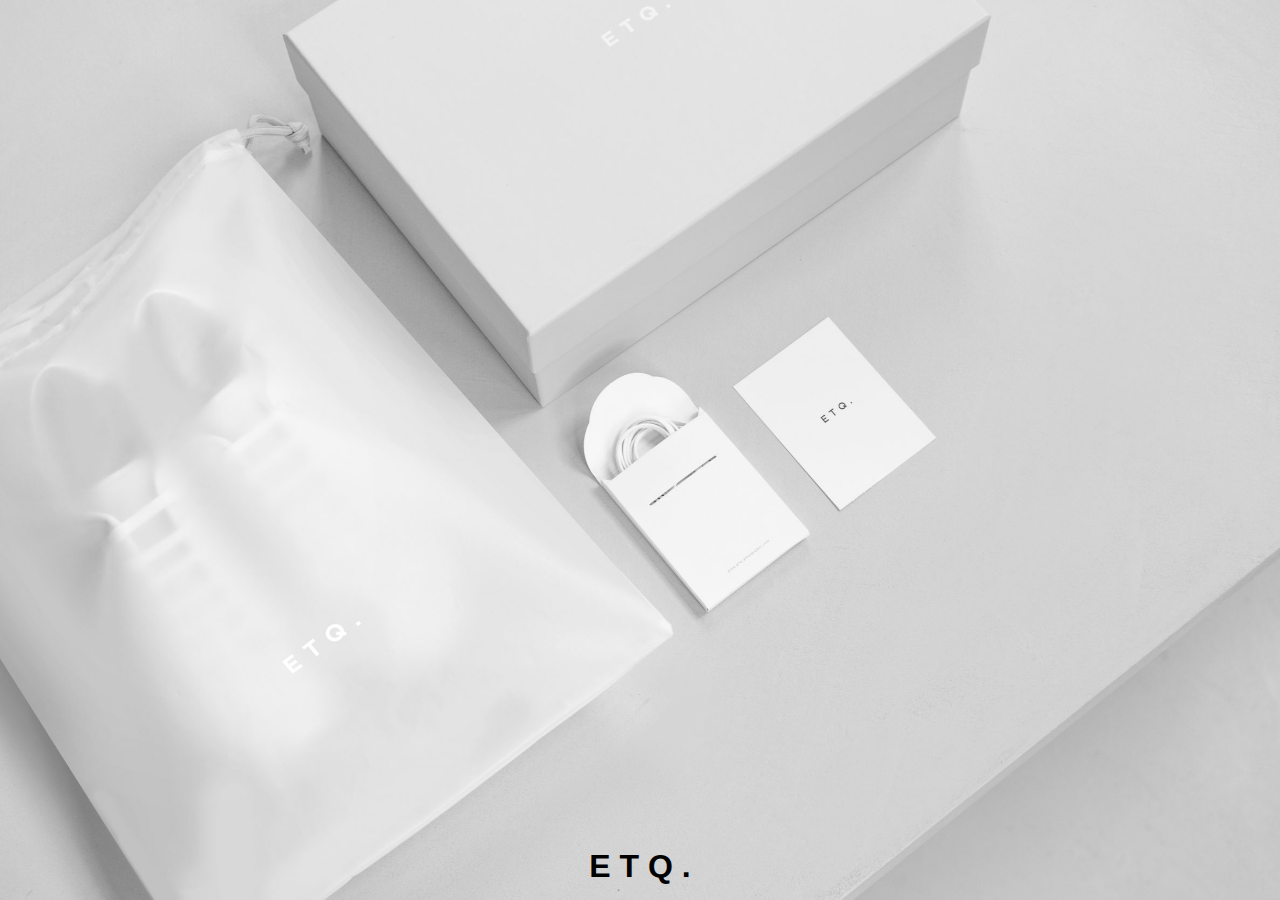
==== index.html @ 6a8019fa "front endas ETQ" ====
<!DOCTYPE html>
<html>
   <head>
      <meta charset="utf-8">
      <title>E shop</title>
      <link rel="stylesheet" href="css/style.css">
      <meta name="viewport" content="width=device-width, initial-scale=1.0, user-scalable=no, maximum-scale=1, minimal-ui">
      <link href="https://maxcdn.bootstrapcdn.com/font-awesome/4.7.0/css/font-awesome.min.css" rel="stylesheet" integrity="sha384-wvfXpqpZZVQGK6TAh5PVlGOfQNHSoD2xbE+QkPxCAFlNEevoEH3Sl0sibVcOQVnN" crossorigin="anonymous">
   </head>
   <body>
      <section id="intro">
         <figure></figure>
         <div id="background-op"> </div>
         <h1 id="logoText">E T Q .</h1>
      </section>
      <nav id="navBar">
         <div class="menu">
            <div id="menu-icon"><i class="fa fa-bars" aria-hidden="true"></i></div>
            <span class="menuText">MENU</span>
         </div>
         <h1>E T Q .</h1>
         <div class="shopingList">
            <span class="shopingText">BAG</span>
            <div class="shopingIcon">0</div>
         </div>
      </nav>
      <aside class="slideMenu"></aside>
      <div id="background"></div>



   <script type="text/javascript" src="js/app.js">

   </script>
   </body>
</html>
---- css/style.css ----
* { -moz-box-sizing: border-box; -webkit-box-sizing: border-box; box-sizing: border-box; }

body, html {
   margin: 0;
   padding: 0;
}

body {
   box-sizing: border-box;
   font-family: "Helvetica Neue",Helvetica,Roboto,Arial,sans-serif;
   font-weight: 400;
   line-height: 1.5;
   background-color: #f3f3f5;
}


/************************* INTRO *****************************************/

#intro {
   position: fixed;
   width: 100%;
   height: 100%;
   background: #f3f3f5;
   overflow: hidden;
   cursor: url(../img/cursor.png), pointer;
   margin: 0;
   padding: 0;
   left: 0;
   top: 0;
   transition: all 1s ease-in-out;
   z-index: 99;

}

#background-op {
   position: absolute;
   width: 100%;
   height: 100%;
   opacity: 0.5;
   transition: all 3s ease-in-out;
   background: #f3f3f5;
   margin: 0;
   padding: 0;
   z-index: 100;
}

#intro figure {
   position: absolute;
   width: 100%;
   height: 100%;
   background-image: url(../img/intro.jpg);
   background-position: center;
   background-size: cover;
   margin: 0;
   padding: 0;
   transform: scale(1.3);
   transition: all 3s ease-in-out;
   z-index: 99;
}


#intro h1 {
   position: absolute;
   z-index: 101;
   width: 100%;
   display: inline-block;
   bottom: -100px;
   margin: 0;
   padding: 0;
   transition: all 1.5s ease-in-out;
   text-align: center;
   padding: 10px 0;
}
/******************INTRO ENDS **************************************/

#navBar {
   display: none;
   height: 52px;
   width: 100%;
   background-color: #FFF;
   margin: 0;
   padding: 0;
   position: fixed;
   top:0;
   left: 0px;
   z-index: 96;
   border-bottom: 1px solid rgba(100,100,100,0.3);
}

#navBar h1 {
   margin: 0;
   padding: 0;
   display: flex;
   justify-content: center;
   align-items: center;
   height: 100%;
}

.menu {
   position: absolute;
   display: flex;
   justify-content: center;
   align-items: center;
   height: 100%;
   left: 0;
   width: 90px;
   cursor: pointer;
}

#menu-icon {
   font-size: 20px;
   margin-left: 25px;
}

.menu span {
   margin-left: 10px;
   font-size: 10px;
   letter-spacing: 2px;
   opacity: 0;
   transition: all 250ms cubic-bezier(.25,.46,.45,.94);
}

.menu:hover .menuText{
      opacity: 1;
      font-weight: 400px;
}

.shopingList {
   position: absolute;
   display: flex;
   align-items: center;
   top: 13px;
   right: 40px;
   width: 60px;
   height: 24px;
   cursor: pointer;
}

.shopingList span {
   margin: 0;
   padding: 0;
   font-size: 10px;
   letter-spacing: 2px;
   margin-right: 10px;
   opacity: 0;
   transition: all 250ms cubic-bezier(.25,.46,.45,.94);
}

.shopingIcon {
   background-color: #f3f3f5;
   height: 20px;
   width: 20px;
   border-radius: 50%;
   margin: 0px;
   padding: 0px;
   display: flex;
   justify-content: center;
   align-items: center;
   font-size: 12px;
   font-weight: 600;
}
.shopingList:hover .shopingText{
      opacity: 1;
      font-weight: 600px;
}
/***************SLIDE MENU **********************/

.slideMenu {
   position: relative;
   display: block;
   background-color: #1d1d1f;
   margin: 0;
   padding: 0;
   width: 280px;
   height: 100vh;
   left: -280px;
   z-index: 201;
}

#background {
   background-color: #1d1d1f;
   opacity: 0.4;
   transition: all 500ms cubic-bezier(.25,.46,.45,.94);
}


.slideMenuBackGround {
   position: absolute;
   top: 0;
   right: 0;
   width: 100vw;
   height: 100vh;
   z-index: 200;
}
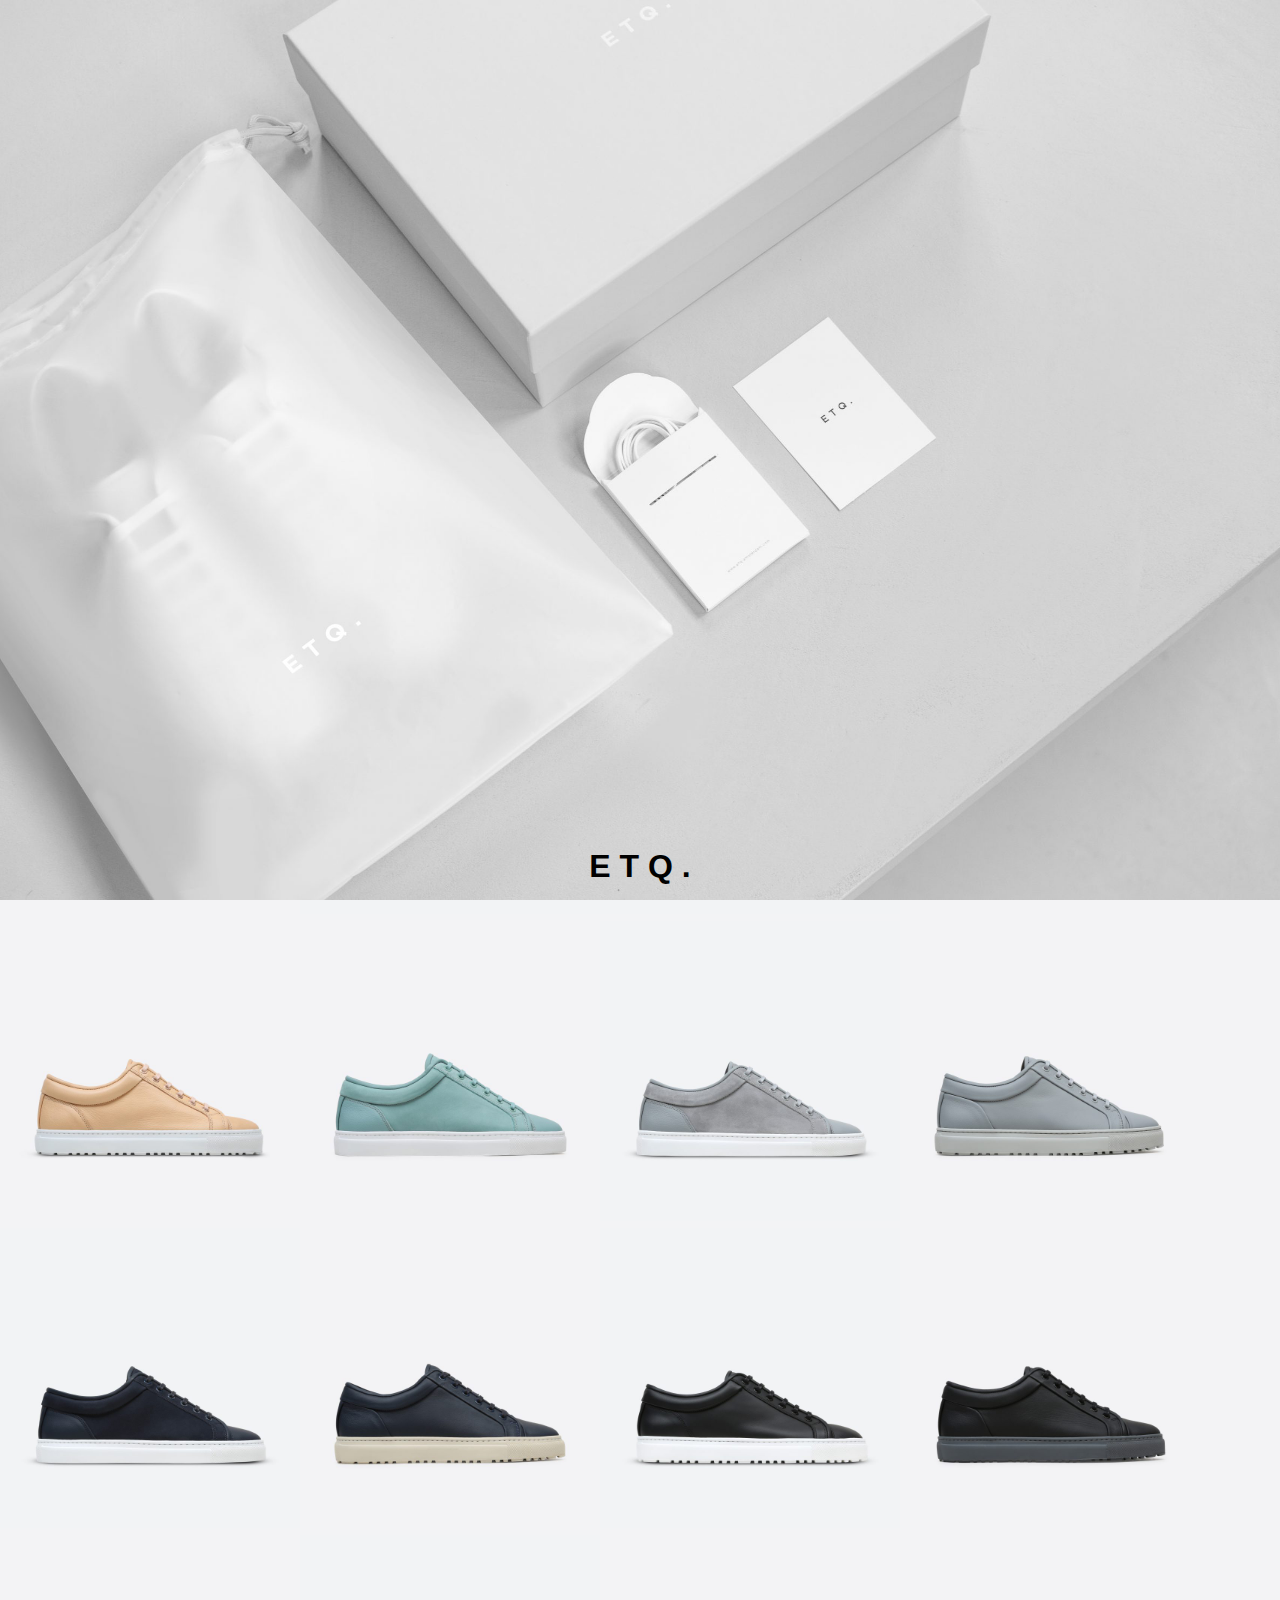
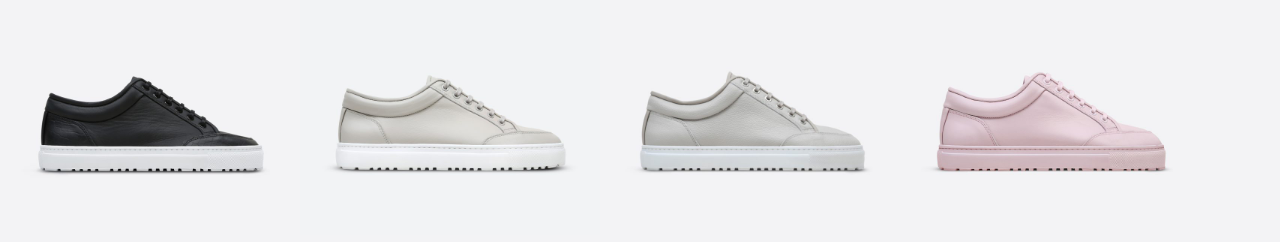
==== commit f0ea7650: "newest update" ====
--- a/index.html
+++ b/index.html
@@ -4,6 +4,7 @@
       <meta charset="utf-8">
       <title>E shop</title>
       <link rel="stylesheet" href="css/style.css">
+      <script src="https://ajax.googleapis.com/ajax/libs/jquery/3.2.1/jquery.min.js"></script>
       <meta name="viewport" content="width=device-width, initial-scale=1.0, user-scalable=no, maximum-scale=1, minimal-ui">
       <link href="https://maxcdn.bootstrapcdn.com/font-awesome/4.7.0/css/font-awesome.min.css" rel="stylesheet" integrity="sha384-wvfXpqpZZVQGK6TAh5PVlGOfQNHSoD2xbE+QkPxCAFlNEevoEH3Sl0sibVcOQVnN" crossorigin="anonymous">
    </head>
@@ -24,12 +25,44 @@
             <div class="shopingIcon">0</div>
          </div>
       </nav>
-      <aside class="slideMenu"></aside>
+      <aside class="slideMenu">
+         <h6>MENU</h6>
+         <ul>
+            <li>COLLECTION</li>
+            <li>LOOKBOOK</li>
+            <li>ABOUT</li>
+            <li>STOCKISTS</li>
+            <li id="customerCare">CUSTOMER CARE</li>
+            <li>LOGIN</li>
+         </ul>
+      </aside>
       <div id="background"></div>
+
+      <main>
+         <div class="PicsContainer">
+         </div>
+
+      </main>
+
+
+      <footer>
+         <div class="displayButtons">
+            <div id="menuMainDisplay">
+            <img src="img/menu-big.png">
+           </div>
+            <div id="menuMainDisplay">
+            <img src="img/menu-main.png">
+           </div>
+           <div id="menuMainDisplay">
+           <img src="img/menu-detail.png">
+          </div>
+       </div>
+      </footer>
 
 
 
-   <script type="text/javascript" src="js/app.js">
+   <script type="text/javascript" src="js/app.js"> </script>
+
 
    </script>
    </body>
--- a/css/style.css
+++ b/css/style.css
@@ -13,6 +13,14 @@
    background-color: #f3f3f5;
 }
 
+/**************************DISABLING SCROLLING **********************/
+.disableScroll{
+      overflow-y: hidden;
+      overflow-y: hidden;
+}
+
+/****************************DISABLING SCROLLING ENDS ******************/
+
 
 /************************* INTRO *****************************************/
 
@@ -85,6 +93,7 @@
    left: 0px;
    z-index: 96;
    border-bottom: 1px solid rgba(100,100,100,0.3);
+   transition: all 0.40s ease-in-out;
 }
 
 #navBar h1 {
@@ -165,8 +174,18 @@
 }
 /***************SLIDE MENU **********************/
 
+.slideMenu h6 {
+   letter-spacing: 4px;
+   display: inline-block;
+   position: relative;
+   left: 40px;
+   font-size: 0.8rem;
+
+}
+
 .slideMenu {
-   position: relative;
+   position: fixed;
+   top: 0;
    display: block;
    background-color: #1d1d1f;
    margin: 0;
@@ -175,6 +194,23 @@
    height: 100vh;
    left: -280px;
    z-index: 201;
+   transition: all 0.40s ease-in-out;
+   color: white;
+   letter-spacing: 2px;
+}
+
+.slideMenu ul {
+   list-style-type: none;
+}
+
+.slideMenu li {
+   margin-top: 30px;
+   font-size: 0.7rem;
+   color: rgba(156,156,156,1);
+}
+
+#customerCare {
+   margin-top: 70px;
 }
 
 #background {
@@ -185,10 +221,75 @@
 
 
 .slideMenuBackGround {
-   position: absolute;
+   position: fixed;
    top: 0;
    right: 0;
    width: 100vw;
    height: 100vh;
    z-index: 200;
 }
+
+
+/***************SLIDE MENU ENDS **********************/
+
+
+
+/***************FOOTER**************************/
+
+footer {
+   height: 54px;
+   width: 100%;
+   margin: 0;
+   padding: 0;
+   bottom: 0px;
+   position: fixed;
+   background-color: rgba(243, 243, 245, 0.3);
+}
+
+.displayButtons {
+   height: 100%;
+   display: flex;
+}
+
+.displayButtons #menuMainDisplay {
+   width: 54px;
+   height: 100%;
+   display: flex;
+   justify-content: center;
+   align-items: center;
+   border-style: solid;
+   border-color: #FFF;
+   border-width: 1px 1px 1px 1px;
+}
+
+/***************FOOTER ENDS**************************/
+
+
+
+/****************MAIN STARTS**************************/
+
+main {
+   position: absolute;
+   top: 0;
+   width: 100vw;
+   height: 100vh;
+   margin: 0;
+   padding: 0;
+   transition: all 0.40s ease-in-out;
+}
+
+.PicsContainer {
+   display: flex;
+   flex-wrap: wrap;
+   margin: 0;
+   padding: 0;
+}
+
+.box img {
+   width: 300px;
+   height: 300px;
+   margin: 0;
+   padding: 0;
+}
+
+/*****************MAIN ENDS*****************************/
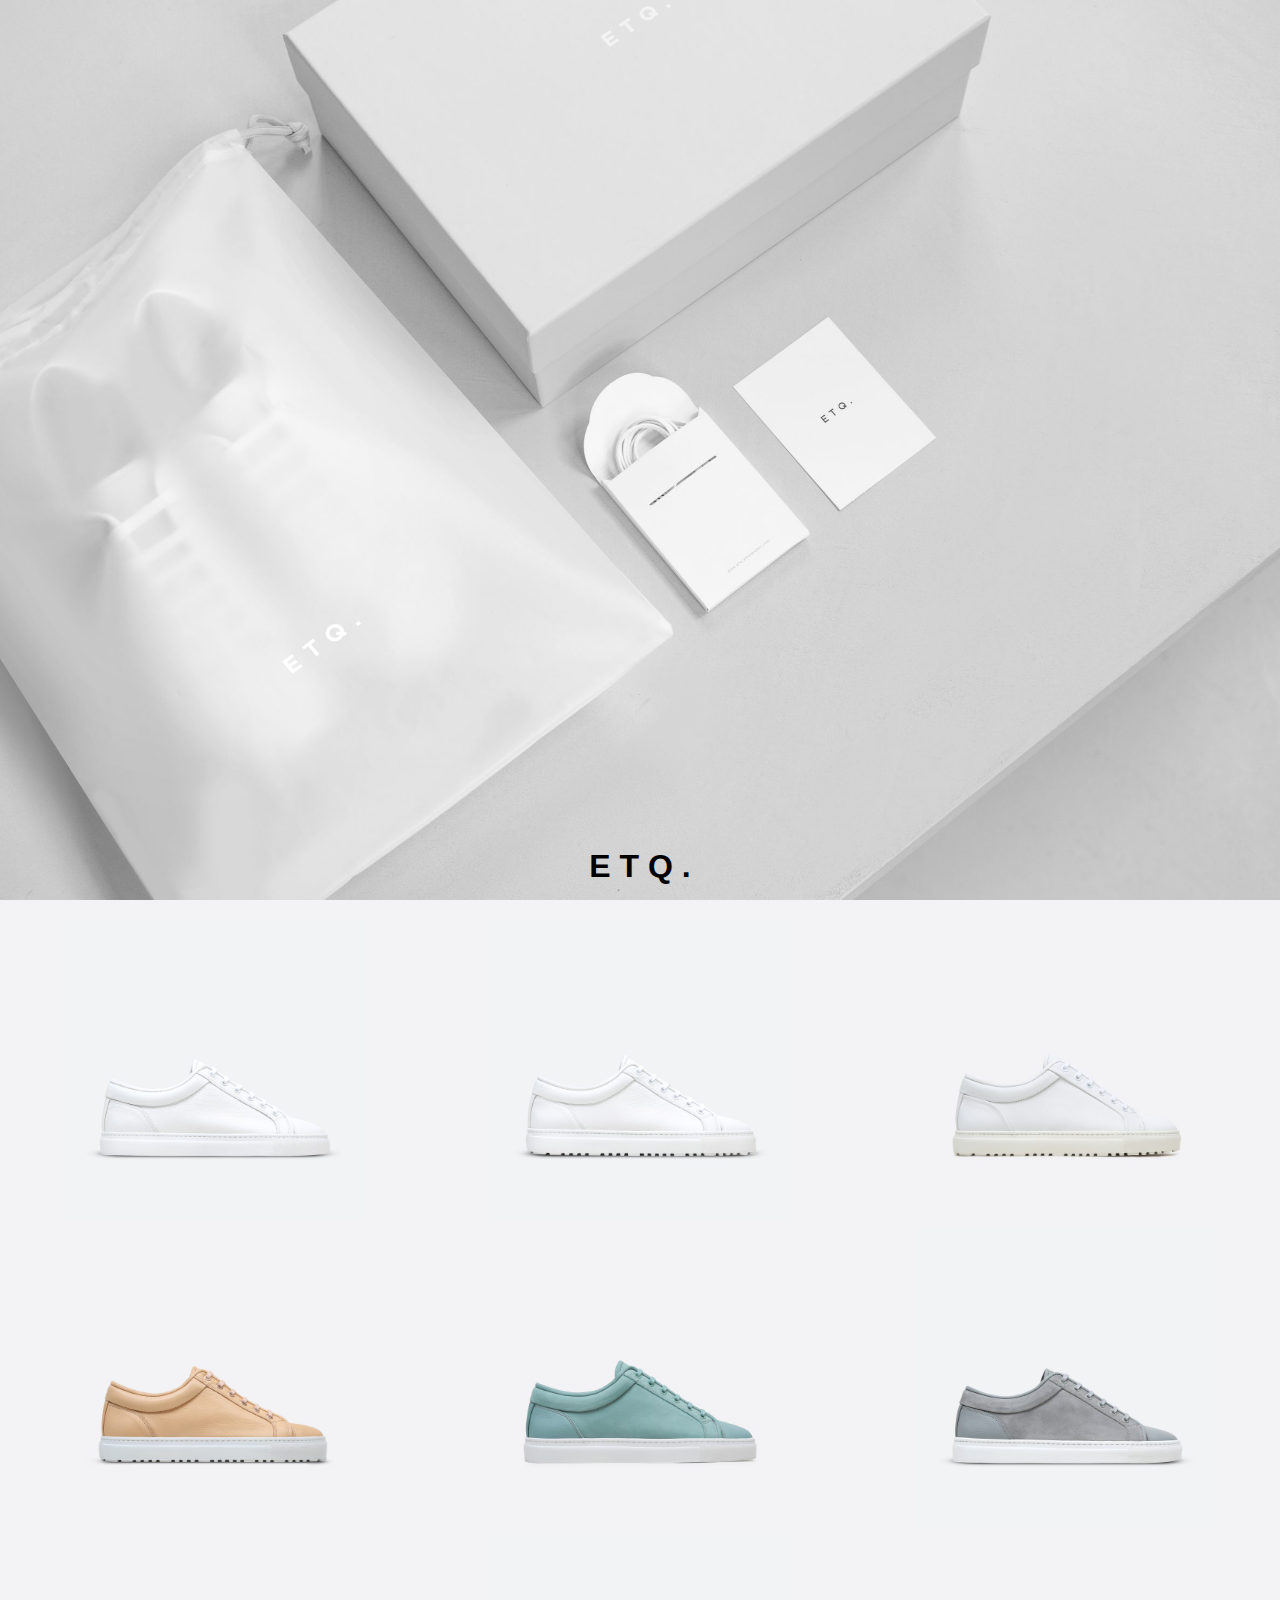
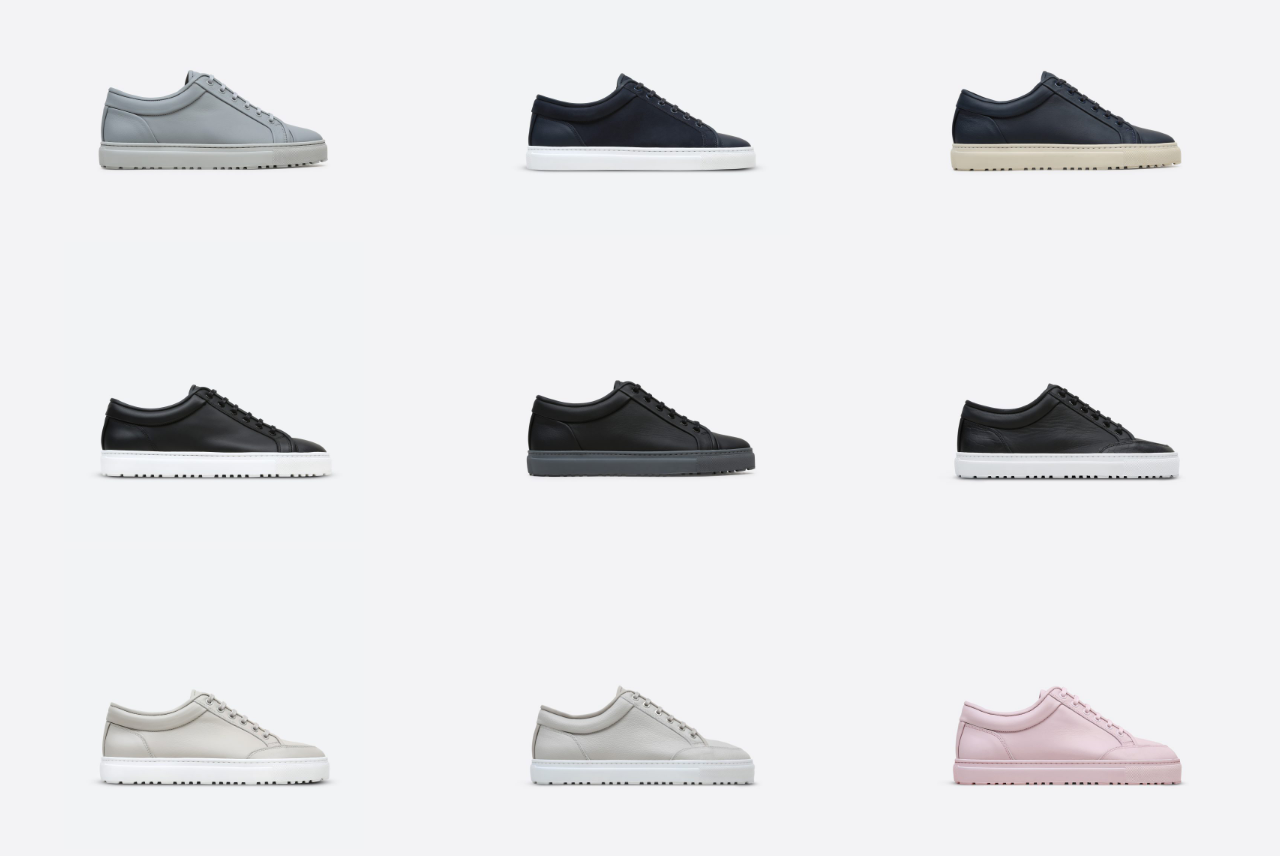
==== commit 028c8163: "veikia futeriu display funkcijos pilnai, sutvarkytas responsive vaizdas" ====
--- a/index.html
+++ b/index.html
@@ -8,7 +8,7 @@
       <meta name="viewport" content="width=device-width, initial-scale=1.0, user-scalable=no, maximum-scale=1, minimal-ui">
       <link href="https://maxcdn.bootstrapcdn.com/font-awesome/4.7.0/css/font-awesome.min.css" rel="stylesheet" integrity="sha384-wvfXpqpZZVQGK6TAh5PVlGOfQNHSoD2xbE+QkPxCAFlNEevoEH3Sl0sibVcOQVnN" crossorigin="anonymous">
    </head>
-   <body>
+   <body class="invisible-scrollbar">
       <section id="intro">
          <figure></figure>
          <div id="background-op"> </div>
@@ -47,16 +47,30 @@
 
       <footer>
          <div class="displayButtons">
-            <div id="menuMainDisplay">
-            <img src="img/menu-big.png">
+            <div class="menuMainDisplay" id="intoOnePart">
+            <img class="notHoveredImg" src="img/asset 29.svg">
+            <img class="hoveredImg" src="img/asset 29.svg">
            </div>
-            <div id="menuMainDisplay">
-            <img src="img/menu-main.png">
+            <div class="menuMainDisplay" id="intoTwoParts">
+            <img class="notHoveredImg" src="img/asset 30.svg">
+            <img class="hoveredImg" src="img/asset 30.svg">
            </div>
-           <div id="menuMainDisplay">
-           <img src="img/menu-detail.png">
+           <div class="chosenOne" id="intoFourParts" >
+             <img class="notHoveredImg" src="img/asset 31.svg">
+             <img class="hoveredImg" src="img/asset 31.svg">
           </div>
        </div>
+
+       <div class="filter">
+          <div class="filterDisplay">
+             FILTER
+          </div>
+          <div class="hoveredfilterDisplay">
+             FILTER
+          </div>
+       </div>
+
+
       </footer>
 
 
--- a/css/style.css
+++ b/css/style.css
@@ -16,13 +16,17 @@
 /**************************DISABLING SCROLLING **********************/
 .disableScroll{
       overflow-y: hidden;
-      overflow-y: hidden;
 }
 
 /****************************DISABLING SCROLLING ENDS ******************/
 
 
 /************************* INTRO *****************************************/
+
+.invisible-scrollbar::-webkit-scrollbar {
+    visibility: hidden;
+    width: 0;
+ }
 
 #intro {
    position: fixed;
@@ -37,7 +41,6 @@
    top: 0;
    transition: all 1s ease-in-out;
    z-index: 99;
-
 }
 
 #background-op {
@@ -65,7 +68,6 @@
    transition: all 3s ease-in-out;
    z-index: 99;
 }
-
 
 #intro h1 {
    position: absolute;
@@ -207,6 +209,13 @@
    margin-top: 30px;
    font-size: 0.7rem;
    color: rgba(156,156,156,1);
+   cursor: pointer;
+   transition: all .45s cubic-bezier(.25,.46,.45,.94);
+}
+
+.slideMenu li:hover {
+   color: white;
+   padding-left: 5px;
 }
 
 #customerCare {
@@ -218,7 +227,6 @@
    opacity: 0.4;
    transition: all 500ms cubic-bezier(.25,.46,.45,.94);
 }
-
 
 .slideMenuBackGround {
    position: fixed;
@@ -229,13 +237,82 @@
    z-index: 200;
 }
 
-
 /***************SLIDE MENU ENDS **********************/
 
-
+/****************MAIN STARTS**************************/
+
+main {
+   position: absolute;
+   top: 0;
+   width: 100%;
+   height: 100vh;
+   margin: 0;
+   padding: 0;
+   transition: all 0.40s ease-in-out;
+   display: flex;
+   justify-content: center;
+}
+
+.PicsContainer {
+   width: 90vw;
+   justify-content: space-between;
+   display: flex;
+   flex-wrap: wrap;
+   margin: 0;
+   padding: 0;
+}
+
+.PicsContainerCentered {
+   justify-content: center !important;
+   align-items: center !important;
+}
+
+.box img {
+   width: 300px;
+   height: 300px;
+   margin: 0;
+   padding: 0;
+}
+
+.padalintiPoDu {
+   width: 500px !important;
+   height: 500px !important;
+}
+
+.padalintiPoViena {
+   width: 700px !important;
+   height: 700px !important;
+}
+
+.padalintiPoKeturis {
+   width: 300px !important;
+   height: 300px !important;
+}
+
+@media all and (max-width:1115px){
+  .PicsContainer {
+    justify-content: center !important;
+    align-items: center !important;
+}
+   .displayButtons {
+      display: none !important;
+    }
+
+}
+
+@media all and (max-width:650px) {
+   .box img {
+      width: 300px !important;
+      height: 300px !important;
+   }
+}
+
+/*****************MAIN ENDS*****************************/
 
 /***************FOOTER**************************/
 
+
+/* trys pirmi mygtukai */
 footer {
    height: 54px;
    width: 100%;
@@ -243,15 +320,20 @@
    padding: 0;
    bottom: 0px;
    position: fixed;
-   background-color: rgba(243, 243, 245, 0.3);
-}
+   overflow: hidden;
+}
+
 
 .displayButtons {
    height: 100%;
    display: flex;
 }
 
-.displayButtons #menuMainDisplay {
+.displayButtons * {
+   transition: all .45s cubic-bezier(.25,.46,.45,.94);
+}
+
+.menuMainDisplay, .chosenOne {
    width: 54px;
    height: 100%;
    display: flex;
@@ -262,34 +344,105 @@
    border-width: 1px 1px 1px 1px;
 }
 
+.menuMainDisplay {
+   background-color: rgba(243, 243, 245, 0.3);
+}
+
+.menuMainDisplay:hover  {
+   background-color: #FFF;
+   cursor: pointer;
+}
+
+.menuMainDisplay img {
+   position: absolute;
+   height: 10px;
+   width: 10px;
+   opacity: 0.4;
+   bottom: 22px;
+   transition: all .45s cubic-bezier(.25,.46,.45,.94);
+}
+
+.hoveredImg {
+   position: absolute;
+   height: 12px;
+   width: 12px;
+   opacity: 0.4;
+   bottom: -30px !important;
+}
+
+.menuMainDisplay:hover .hoveredImg {
+   bottom: 22px !important;
+}
+
+.menuMainDisplay:hover .notHoveredImg{
+   bottom: 70px;
+}
+
+/* nelieciamas animacijos chosenOne
+ */
+.chosenOne img {
+   height: 10px;
+   width: 10px;
+   opacity: 1;
+}
+
+.chosenOne {
+   opacity: 1;
+   background-color: rgba(243, 243, 245, 0.3);
+}
+/* trys pirmi mygtukai baigiasi */
+
+/*filtras */
+
+.filter {
+   position: absolute;
+   display: flex;
+   top: 0px;
+   right: 0;
+   width: 150px;
+   height: 100%;
+   background-color: rgba(243, 243, 245, 0.3);
+   justify-content: center;
+   border-style: solid;
+   border-color: #FFF;
+   border-width: 1px 1px 1px 1px;
+   overflow: hidden;
+   cursor: pointer;
+   transition: all .45s cubic-bezier(.25,.46,.45,.94);
+}
+
+.filter * {
+   transition: all .45s cubic-bezier(.25,.46,.45,.94);
+   letter-spacing: 4px;
+   font-size: 0.7rem;
+}
+
+.filterDisplay {
+   position: absolute;
+   bottom: 14px;
+   display: flex;
+   align-items: center;
+}
+
+.hoveredfilterDisplay {
+   position: absolute;
+   display: flex;
+   align-items: center;
+   bottom: -30px;
+}
+
+.filter:hover {
+   background-color: #FFF;
+}
+
+.filter:hover .hoveredfilterDisplay {
+   bottom: 14px !important;
+}
+
+.filter:hover .filterDisplay {
+   bottom: 70px !important;
+}
+
+/* filtras baigiasi*/
+
 /***************FOOTER ENDS**************************/
-
-
-
-/****************MAIN STARTS**************************/
-
-main {
-   position: absolute;
-   top: 0;
-   width: 100vw;
-   height: 100vh;
-   margin: 0;
-   padding: 0;
-   transition: all 0.40s ease-in-out;
-}
-
-.PicsContainer {
-   display: flex;
-   flex-wrap: wrap;
-   margin: 0;
-   padding: 0;
-}
-
-.box img {
-   width: 300px;
-   height: 300px;
-   margin: 0;
-   padding: 0;
-}
-
-/*****************MAIN ENDS*****************************/
